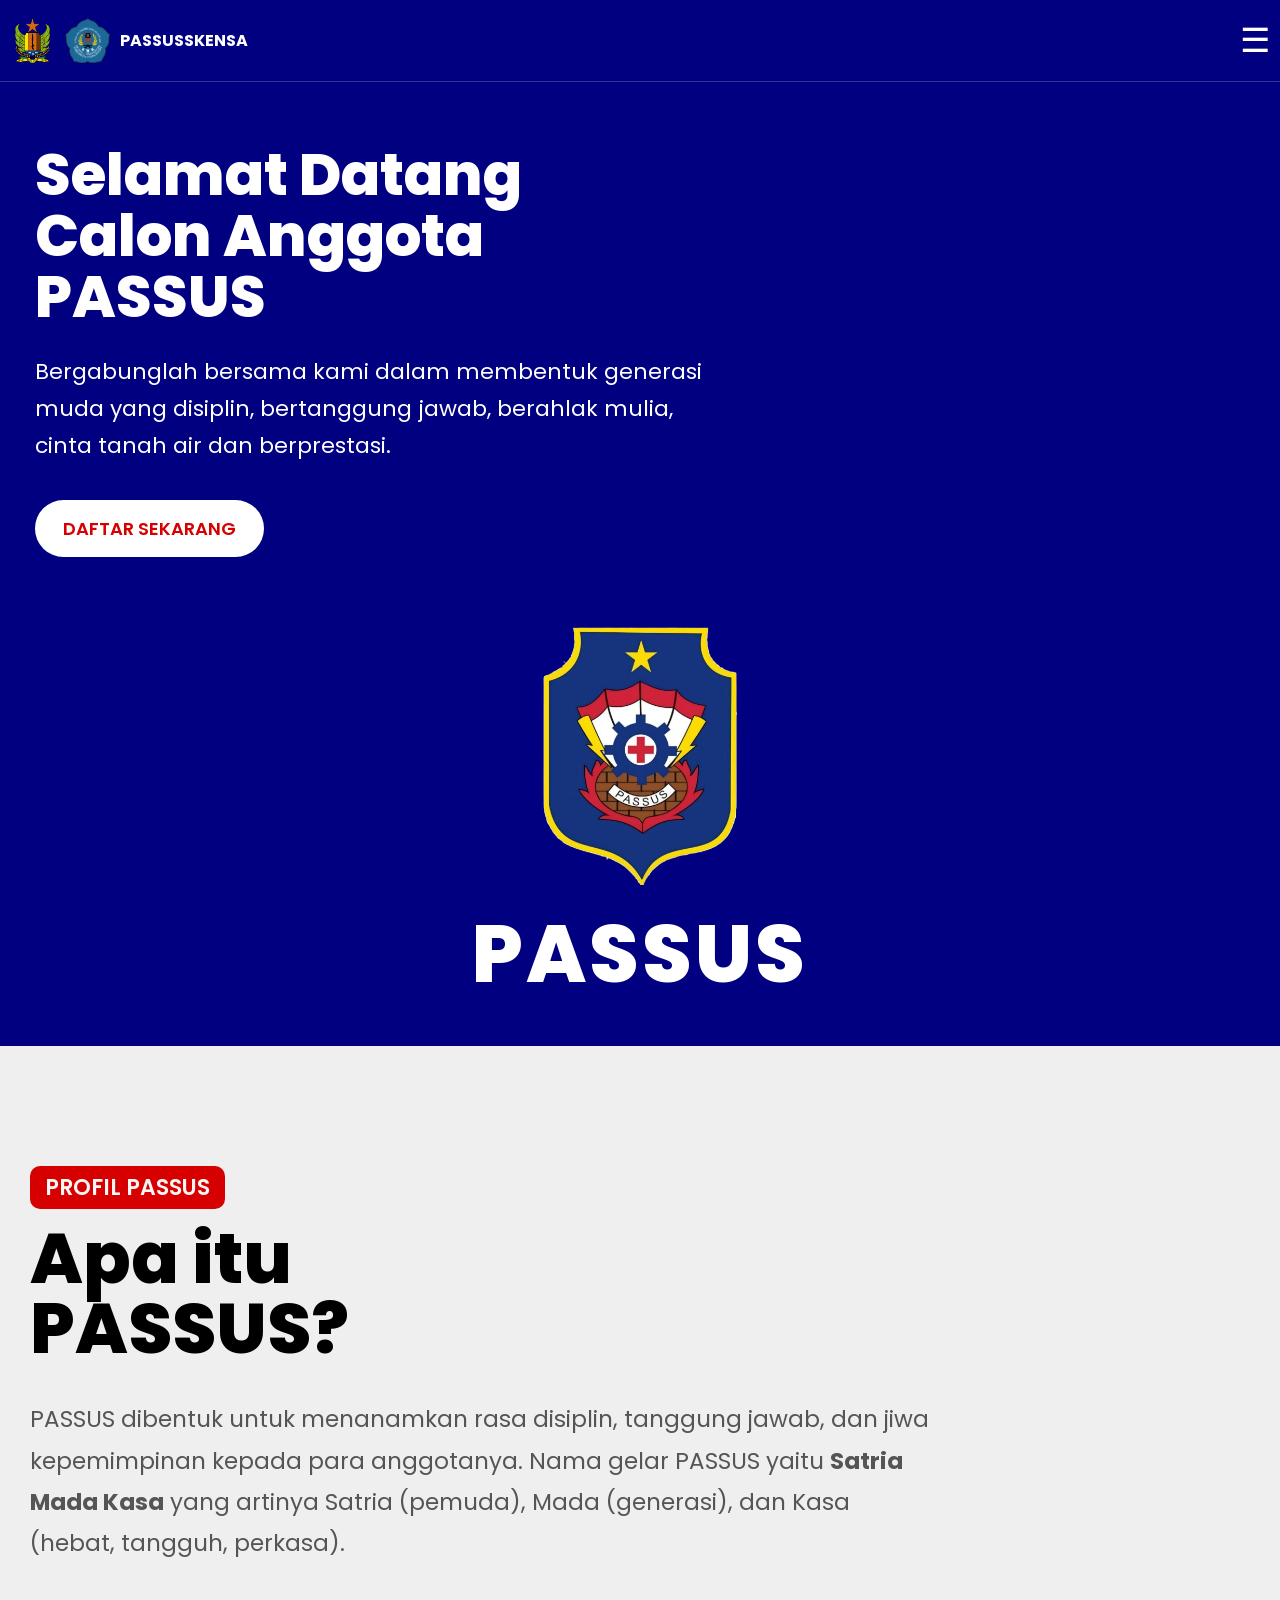
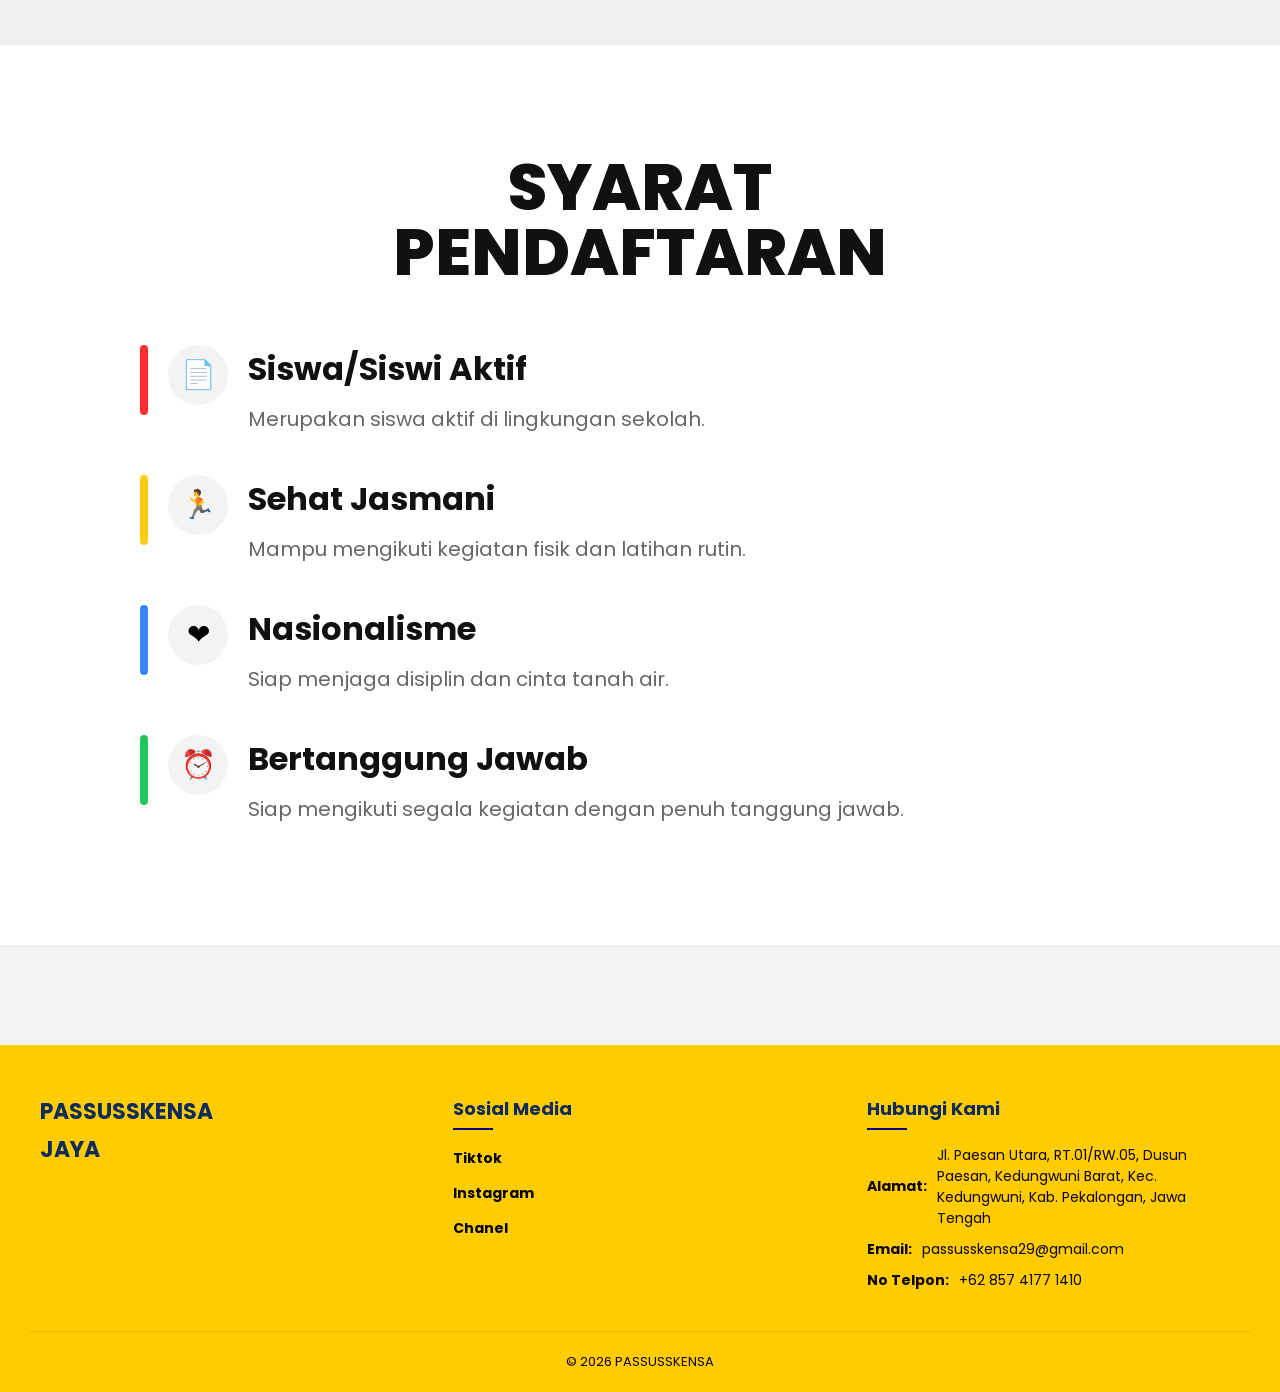
==== index.html @ 6a0b2cfc "Update index.html" ====
<!DOCTYPE html>
<html lang="id">
<head>
    <meta charset="UTF-8">
    <meta name="viewport" content="width=device-width, initial-scale=1.0">
    <title>PASSUS - Satria Mada Kasa</title>

    <link href="https://fonts.googleapis.com/css2?family=Poppins:wght@300;400;500;600;700;800&display=swap" rel="stylesheet">
    <link rel="stylesheet" href="index.css">
</head>

<body>

<div class="sidebar" id="sidebar">
    <div class="close-btn" onclick="closeMenu()">✕</div>
    <ul>
        <li><a href="#home">Home</a></li>
        <li><a href="#profil">Profil</a></li>
        <li><a href="#syarat">Syarat</a></li>
        <li><a href="login.html">Login Admin</a></li>
    </ul>
</div>

<header>
    <div class="logo-area">
        <img src="pkl.png" alt="Logo Kab">
        <img src="skensa.png" alt="Logo Sekolah">
        <div class="logo-text">
            <h3>PASSUSSKENSA</h3>
        </div>
    </div>

    <div class="menu-btn" onclick="openMenu()">☰</div>
</header>

<section class="hero" id="home">
    <h1>
        Selamat Datang<br>
        Calon Anggota<br>
        PASSUS
    </h1>

    <p>
        Bergabunglah bersama kami dalam membentuk generasi muda yang disiplin,
        bertanggung jawab, berahlak mulia, cinta tanah air dan berprestasi.
    </p>

    <div class="hero-buttons">
        <a href="daftar.html" class="btn-putih">
            DAFTAR SEKARANG
        </a>
    </div>

    <div class="logo-besar">
        <img src="passus jaya.png" alt="Logo Passus">
        <h1>PASSUS</h1>
    </div>
</section>

<section class="profil" id="profil">
    <div class="label">PROFIL PASSUS</div>

    <h2>
        Apa itu<br>
        PASSUS?
    </h2>

    <p>
        PASSUS dibentuk untuk menanamkan rasa disiplin, tanggung jawab,
        dan jiwa kepemimpinan kepada para anggotanya.
        Nama gelar PASSUS yaitu <strong>Satria Mada Kasa</strong>
        yang artinya Satria (pemuda), Mada (generasi),
        dan Kasa (hebat, tangguh, perkasa).
    </p>
</section>

<section class="syarat" id="syarat">

    <div class="syarat-header">
        <h2>
            SYARAT<br>
            PENDAFTARAN
        </h2>
    </div>

    <div class="syarat-list">

        <div class="syarat-item merah">
            <div class="garis"></div>
            <div class="icon">📄</div>

            <div class="isi">
                <h3>Siswa/Siswi Aktif</h3>
                <p>Merupakan siswa aktif di lingkungan sekolah.</p>
            </div>
        </div>

        <div class="syarat-item kuning">
            <div class="garis"></div>
            <div class="icon">🏃</div>

            <div class="isi">
                <h3>Sehat Jasmani</h3>
                <p>Mampu mengikuti kegiatan fisik dan latihan rutin.</p>
            </div>
        </div>

        <div class="syarat-item biru">
            <div class="garis"></div>
            <div class="icon">❤</div>

            <div class="isi">
                <h3>Nasionalisme</h3>
                <p>Siap menjaga disiplin dan cinta tanah air.</p>
            </div>
        </div>

        <div class="syarat-item hijau">
            <div class="garis"></div>
            <div class="icon">⏰</div>

            <div class="isi">
                <h3>Bertanggung Jawab</h3>
                <p>Siap mengikuti segala kegiatan dengan penuh tanggung jawab.</p>
            </div>
        </div>

    </div>
</section>

<footer>

    <div class="footer-container">

        <div class="footer-info">
            <h3>PASSUSSKENSA</h3>
            <h3>JAYA</h3>
        </div>

        <div class="footer-links">
            <h4>Sosial Media</h4>

            <ul>
                <li>
                    <a href="https://www.tiktok.com/@passusskensa?_r=1&_t=ZS-96RBIqBUyvM">
                        <strong>Tiktok</strong>
                    </a>
                </li>

                <li>
                    <a href="https://www.instagram.com/passusskensa?igsh=b3UyeTU0ZHU3bnky">
                        <strong>Instagram</strong>
                    </a>
                </li>

                <li>
                    <a href="https://whatsapp.com/channel/0029VbCQnWeCRs1lAA9dxN17">
                        <strong>Chanel</strong>
                    </a>
                </li>
            </ul>
        </div>

        <div class="footer-contact">
            <h4>Hubungi Kami</h4>

            <p>
                <strong>Alamat:</strong>
                Jl. Paesan Utara, RT.01/RW.05,
                Dusun Paesan, Kedungwuni Barat,
                Kec. Kedungwuni,
                Kab. Pekalongan,
                Jawa Tengah
            </p>

            <p>
                <strong>Email:</strong>
                passusskensa29@gmail.com
            </p>

            <p>
                <strong>No Telpon:</strong>
                +62 857 4177 1410
            </p>
        </div>

    </div>

    <div class="footer-bottom">
        <p>
            &copy; <span id="tahun"></span> PASSUSSKENSA
        </p>
    </div>

</footer>

<script src="script.js"></script>

<script>
document.getElementById("tahun").textContent =
    new Date().getFullYear();
</script>

</body>
</html>
---- index.css ----
* {
    margin: 0;
    padding: 0;
    box-sizing: border-box;
    font-family: 'Poppins', sans-serif;
}

body {
    overflow-x: hidden;
    background: #f3f3f3;
}

header {
    position: fixed;
    top: 0;
    left: 0;
    width: 100%;
    padding: 15px 10px;
    display: flex;
    justify-content: space-between;
    align-items: center;
    background: #000080;
    z-index: 1000;
    border-bottom: 1px solid rgba(255,255,255,0.2);
}

.logo-area {
    display: flex;
    align-items: center;
    gap: 10px;
}

.logo-area img {
    width: 45px;
    height: 45px;
    object-fit: contain;
}

.logo-text {
    color: white;
}

.logo-text h3 {
    font-size: 16px;
}

.menu-btn {
    font-size: 34px;
    color: white;
    cursor: pointer;
}

.sidebar {
    position: fixed;
    top: 0;
    right: -100%;
    width: 35%;
    height: 100vh;
    background: #c70000;
    z-index: 2000;
    padding: 25px;
    transition: 0.4s;
}

.sidebar.active {
    right: 0;
}

.close-btn {
    color: white;
    font-size: 40px;
    text-align: right;
    cursor: pointer;
}

.sidebar ul {
    margin-top: 40px;
    list-style: none;
}

.sidebar ul li {
    margin-bottom: 30px;
}

.sidebar ul li a {
    text-decoration: none;
    color: white;
    font-size: 25px;
    font-weight: 500;
}

@media (max-width: 768px) {
    .sidebar {
        width: 100%;
    }
}

.hero {
    width: 100%;
    background: #000080;
    color: white;
    padding: 70px 35px 50px;
    margin-top: 75px;
    position: relative;
}

.hero h1 {
    font-size: 58px;
    line-height: 1.05;
    font-weight: 800;
}

.hero p {
    margin-top: 25px;
    font-size: 22px;
    line-height: 1.7;
    max-width: 700px;
}

.hero-buttons {
    margin-top: 35px;
    display: flex;
    gap: 15px;
    flex-wrap: wrap;
}

.hero-buttons a {
    text-decoration: none;
    padding: 15px 28px;
    border-radius: 40px;
    font-weight: 600;
    font-size: 18px;
    transition: 0.3s;
}

.btn-putih {
    background: white;
    color: #d60000;
}

.btn-putih:hover {
    transform: scale(1.05);
    background: #f0f0f0;
}

.logo-besar {
    text-align: center;
    margin-top: 70px;
}

.logo-besar img {
    width: 260px;
    max-width: 80%;
}

.logo-besar h1 {
    margin-top: 20px;
    font-size: 80px;
    font-weight: 800;
    letter-spacing: 3px;
}

.profil {
    background: #efefef;
    padding: 80px 30px;
}

.profil-img {
    text-align: center;
}

.profil-img img {
    width: 420px;
    max-width: 100%;
}

.label {
    background-color: #d60000;
    color: hsl(0, 20%, 97%);
    font-size: 22px;
    font-weight: 600;
    margin-top: 40px;
    display: inline-block; 
    border-radius: 10px;
    padding: 5px 15px;
}

.profil h2 {
    font-size: 70px;
    line-height: 1;
    margin-top: 15px;
    font-weight: 800;
}

.profil p {
    margin-top: 35px;
    font-size: 23px;
    line-height: 1.8;
    color: #555;
    max-width: 900px;
}

.syarat {
    background: #ffffff;
    padding: 80px 30px;
}

.syarat-header {
    text-align: center;
}

.syarat-img {
    width: 420px;
    max-width: 100%;
}

.syarat-header h2 {
    margin-top: 30px;
    font-size: 65px;
    line-height: 1;
    font-weight: 800;
    color: #111;
}

.syarat-list {
    margin-top: 60px;
    max-width: 1000px;
    margin-left: auto;
    margin-right: auto;
}

.syarat-item {
    display: flex;
    align-items: flex-start;
    gap: 20px;
    margin-bottom: 40px;
}

.garis {
    width: 8px;
    height: 70px;
    border-radius: 20px;
    flex-shrink: 0;
}

.merah .garis { background: #ff2d2d; }
.kuning .garis { background: #facc15; }
.biru .garis { background: #3b82f6; }
.hijau .garis { background: #22c55e; }

.icon {
    width: 60px;
    height: 60px;
    border-radius: 50%;
    background: #f3f3f3;
    display: flex;
    justify-content: center;
    align-items: center;
    font-size: 28px;
    flex-shrink: 0;
}

.isi h3 {
    font-size: 32px;
    margin-bottom: 10px;
    color: #111;
}

.isi p {
    color: #666;
    font-size: 20px;
    line-height: 1.6;
}

footer {
    background: #ffcc00; 
    color: #1a1a1a; 
    padding: 50px 30px 20px;
    margin-top: 100px;
    position: relative;
}

.footer-container {
    max-width: 1200px;
    margin: 0 auto;
    display: grid;
    grid-template-columns: repeat(auto-fit, minmax(250px, 1fr));
    gap: 40px;
    margin-bottom: 30px;
}

.footer-info h3 {
    font-size: 22px;
    margin-bottom: 5px;
    color: #0f2b5c; 
}

.footer-info p {
    font-size: 14px;
    line-height: 1.6;
    color: #333333;
}

.footer-links h4, .footer-contact h4 {
    font-size: 18px;
    margin-bottom: 15px;
    position: relative;
    padding-bottom: 8px;
    color: #0f2b5c;}

.footer-links h4::after, .footer-contact h4::after {
    content: '';
    position: absolute;
    bottom: 0;
    left: 0;
    width: 40px;
    height: 2px;
    background: #000080;
}

.footer-links ul {
    list-style: none;
}

.footer-links ul li {
    margin-bottom: 10px;
}

.footer-links ul li a {
    color: #000000;
    text-decoration: none;
    transition: 0.3s;
    font-size: 14px;
}

.footer-links ul li a:hover {
    color: #000000; 
    padding-left: 5px;
}

.footer-contact p {
    font-size: 14px;
    color: #0c0000;
    margin-bottom: 10px;
    display: flex;
    align-items: center;
    gap: 10px;
}

.footer-bottom {
    text-align: center;
    padding-top: 20px;
    border-top: 1px solid rgba(0, 0, 0, 0.1);
    font-size: 13px;
    color: #0b0000;
}
@media (max-width: 768px) {

    header {
        padding: 15px;
    }

    .logo-area img {
        width: 40px;
        height: 40px;
    }

    .logo-text h3 {
        font-size: 16px;
    }

    .hero {
        padding: 100px 20px;
        text-align: center;
    }

    .hero h1 {
        font-size: 36px;
        line-height: 1.2;
    }

    .hero p {
        font-size: 14px;
    }

    .hero-buttons {
        flex-direction: column;
        gap: 10px;
    }

    .logo-besar img {
        width: 180px;
    }

    .profil,
    .syarat,
    .reg-hero {
        padding: 60px 20px;
    }

    .profil h2,
    .syarat h2,
    .reg-hero h1 {
        font-size: 30px;
    }

    .footer-container {
        flex-direction: column;
        gap: 25px;
    }

    .footer-info,
    .footer-links,
    .footer-contact {
        width: 100%;
    }

    .form-container {
        width: 95%;
        padding: 20px;
    }

    .table-wrapper {
        overflow-x: auto;
    }

    table {
        min-width: 1000px;
    }
}
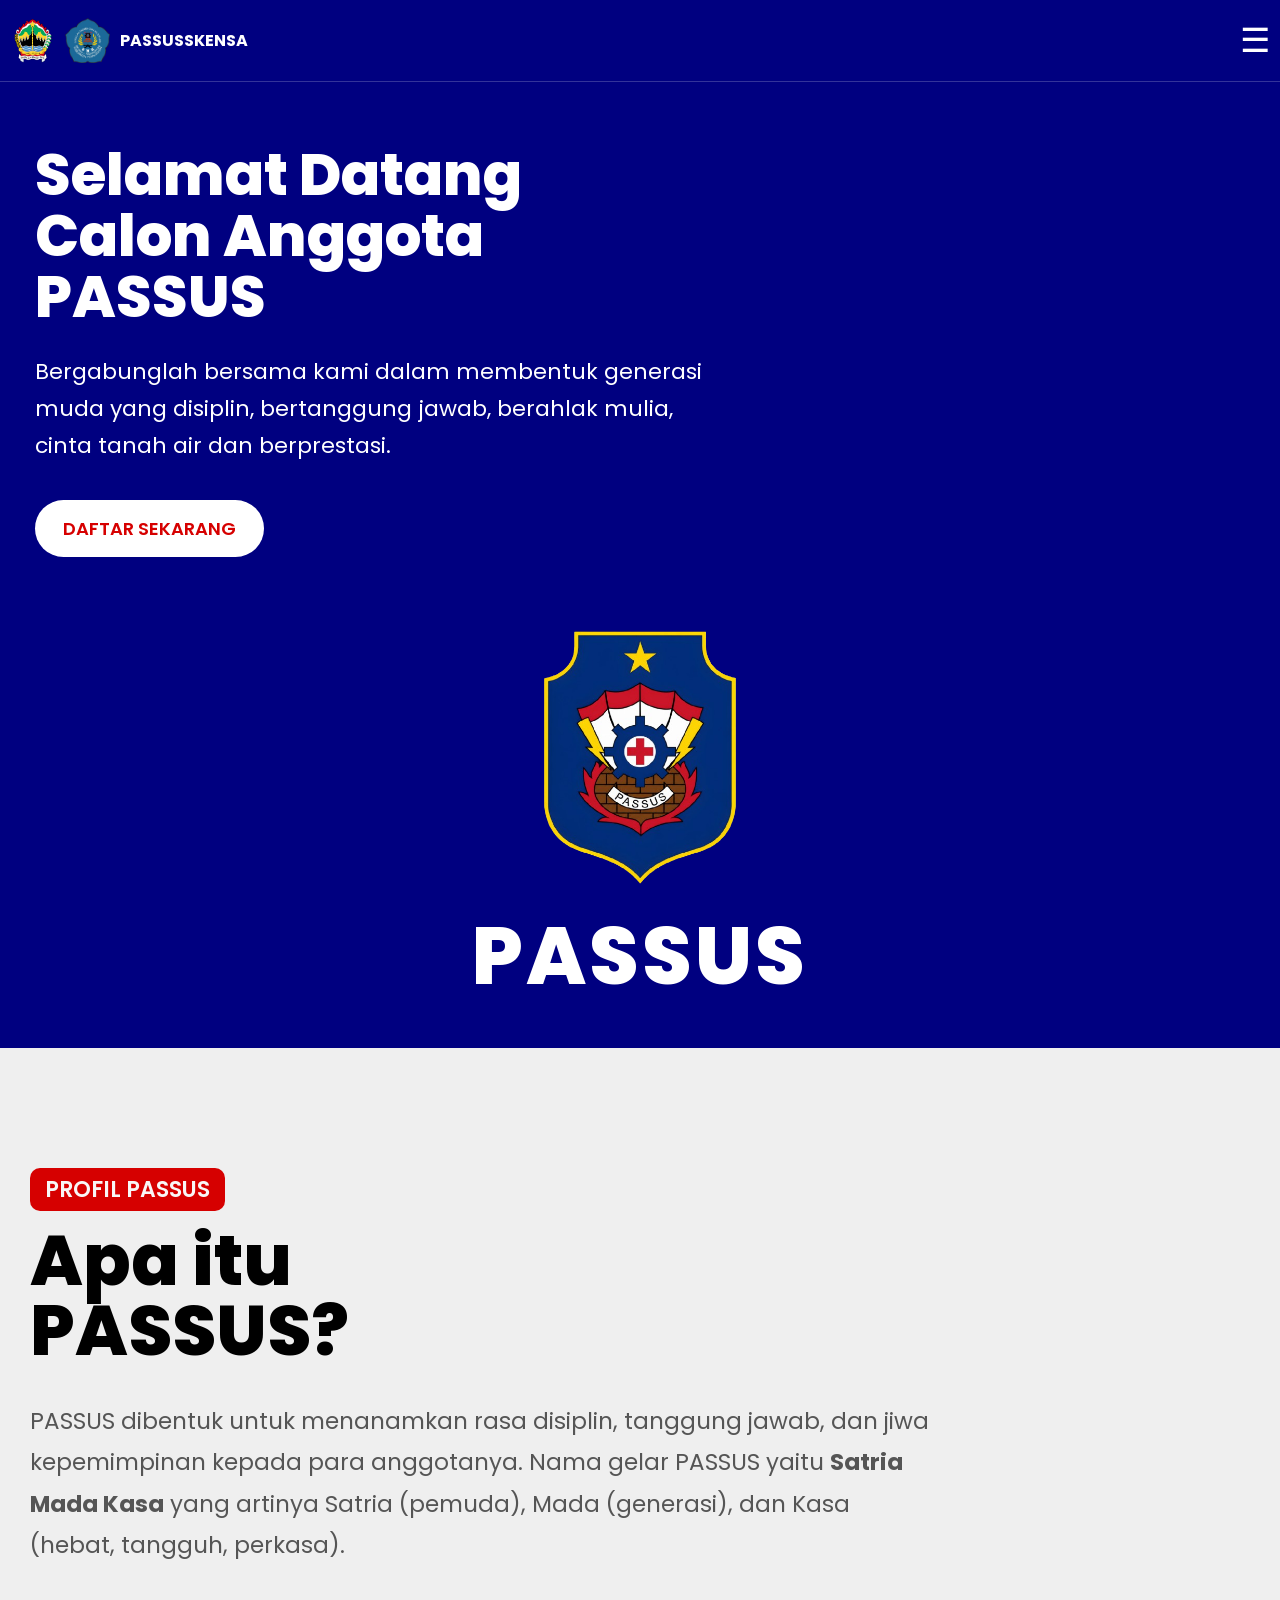
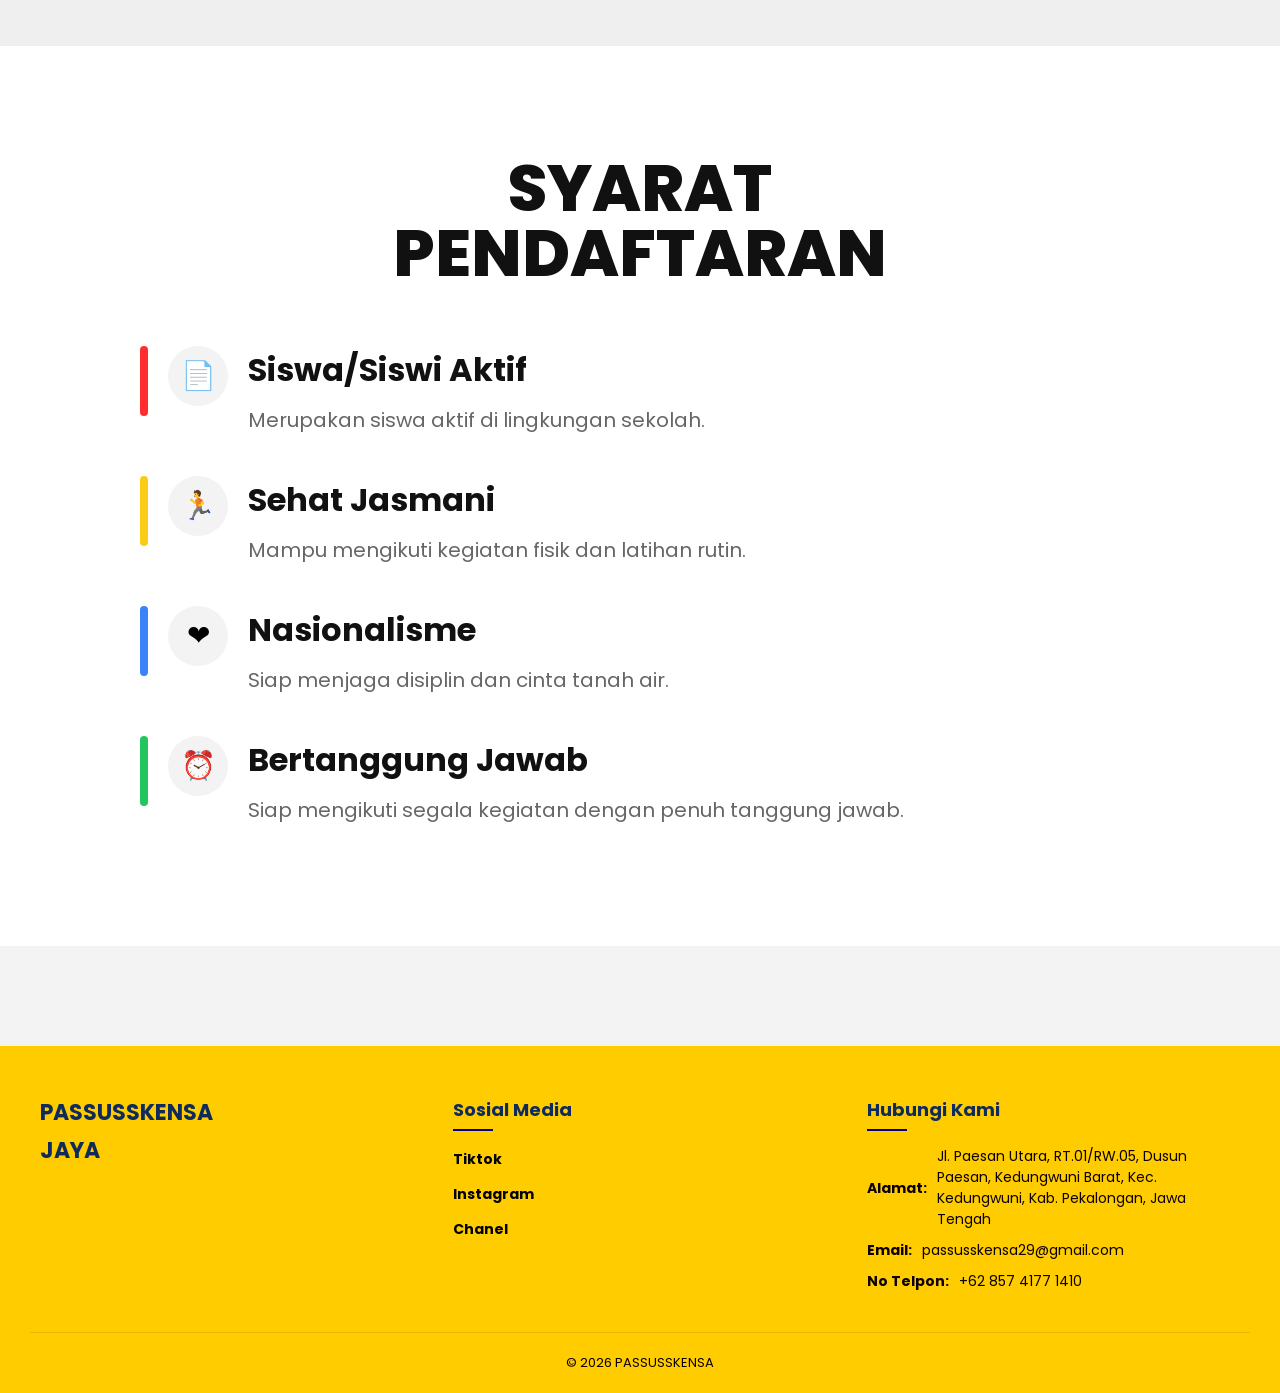
==== commit 770303e2: "Update index.html" ====
--- a/index.html
+++ b/index.html
@@ -23,7 +23,7 @@
 
 <header>
     <div class="logo-area">
-        <img src="pkl.png" alt="Logo Kab">
+        <img src="java.png" alt="Logo Kab">
         <img src="skensa.png" alt="Logo Sekolah">
         <div class="logo-text">
             <h3>PASSUSSKENSA</h3>
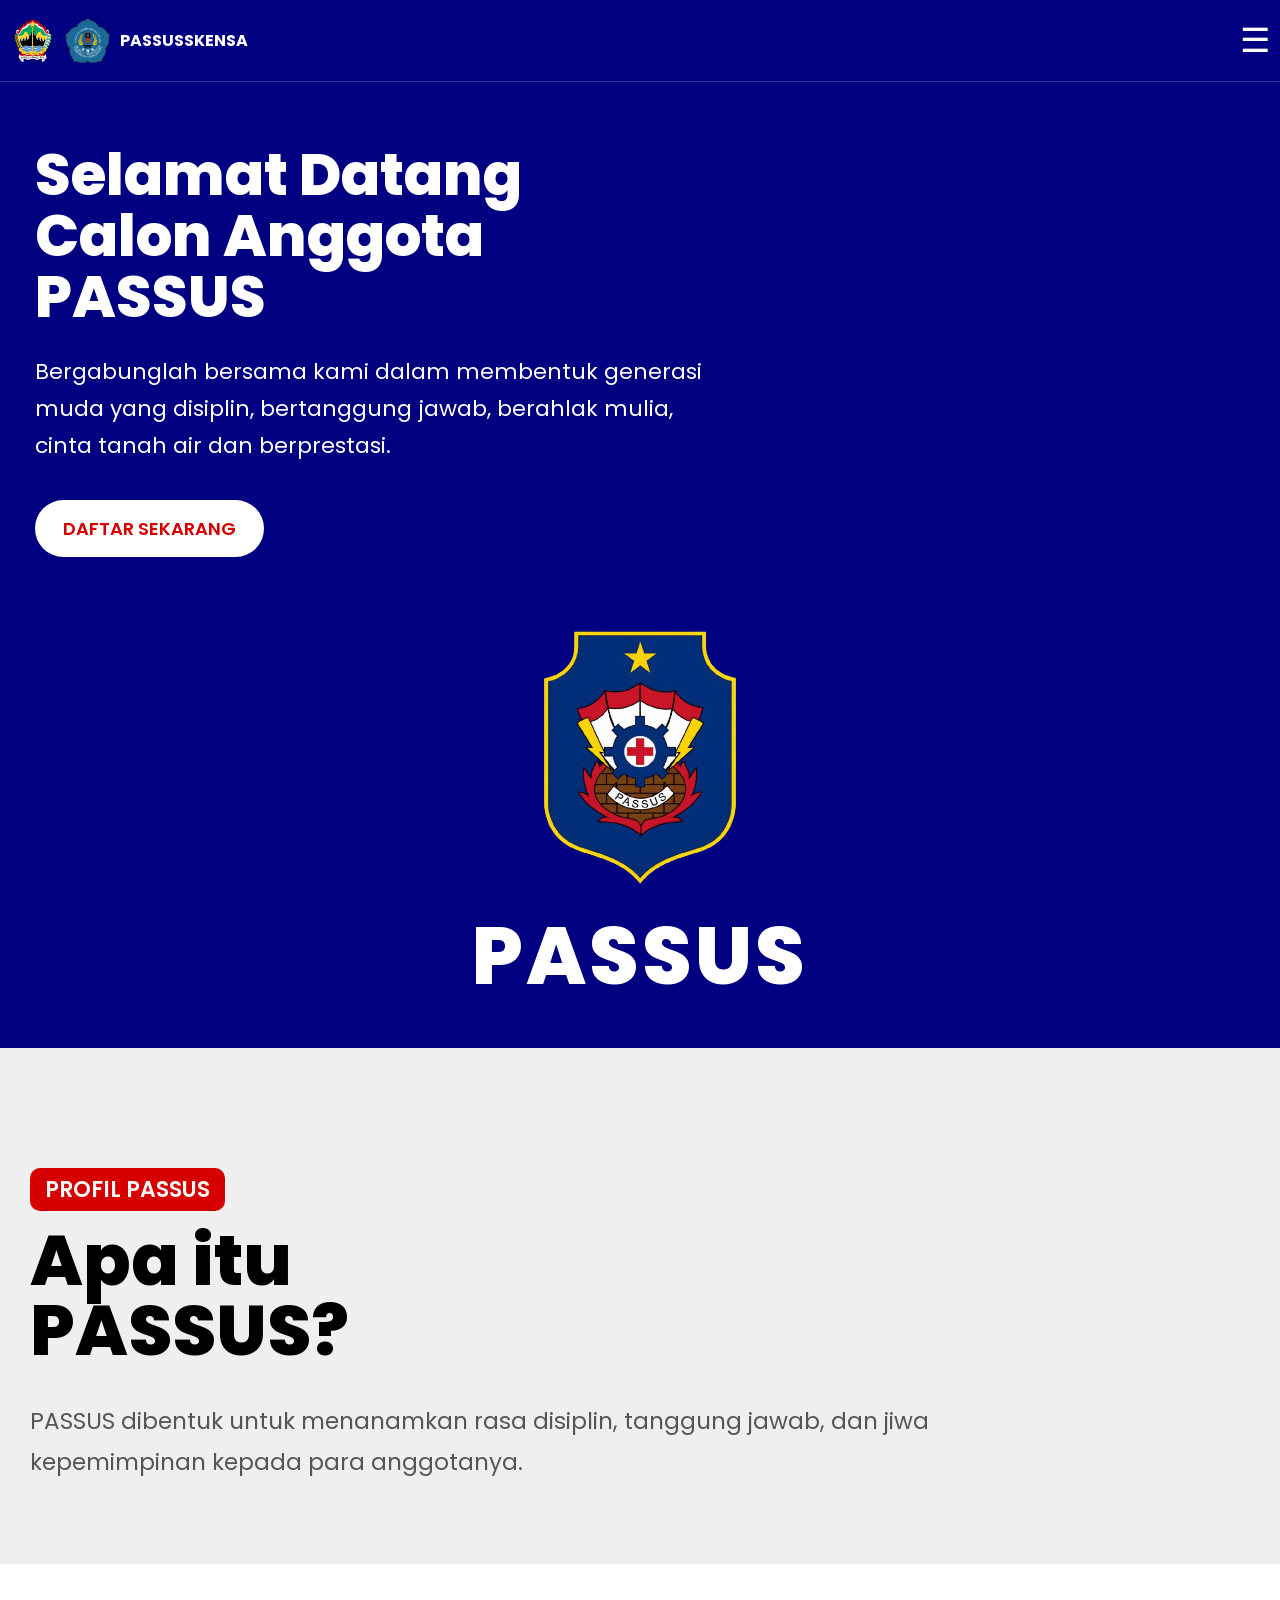
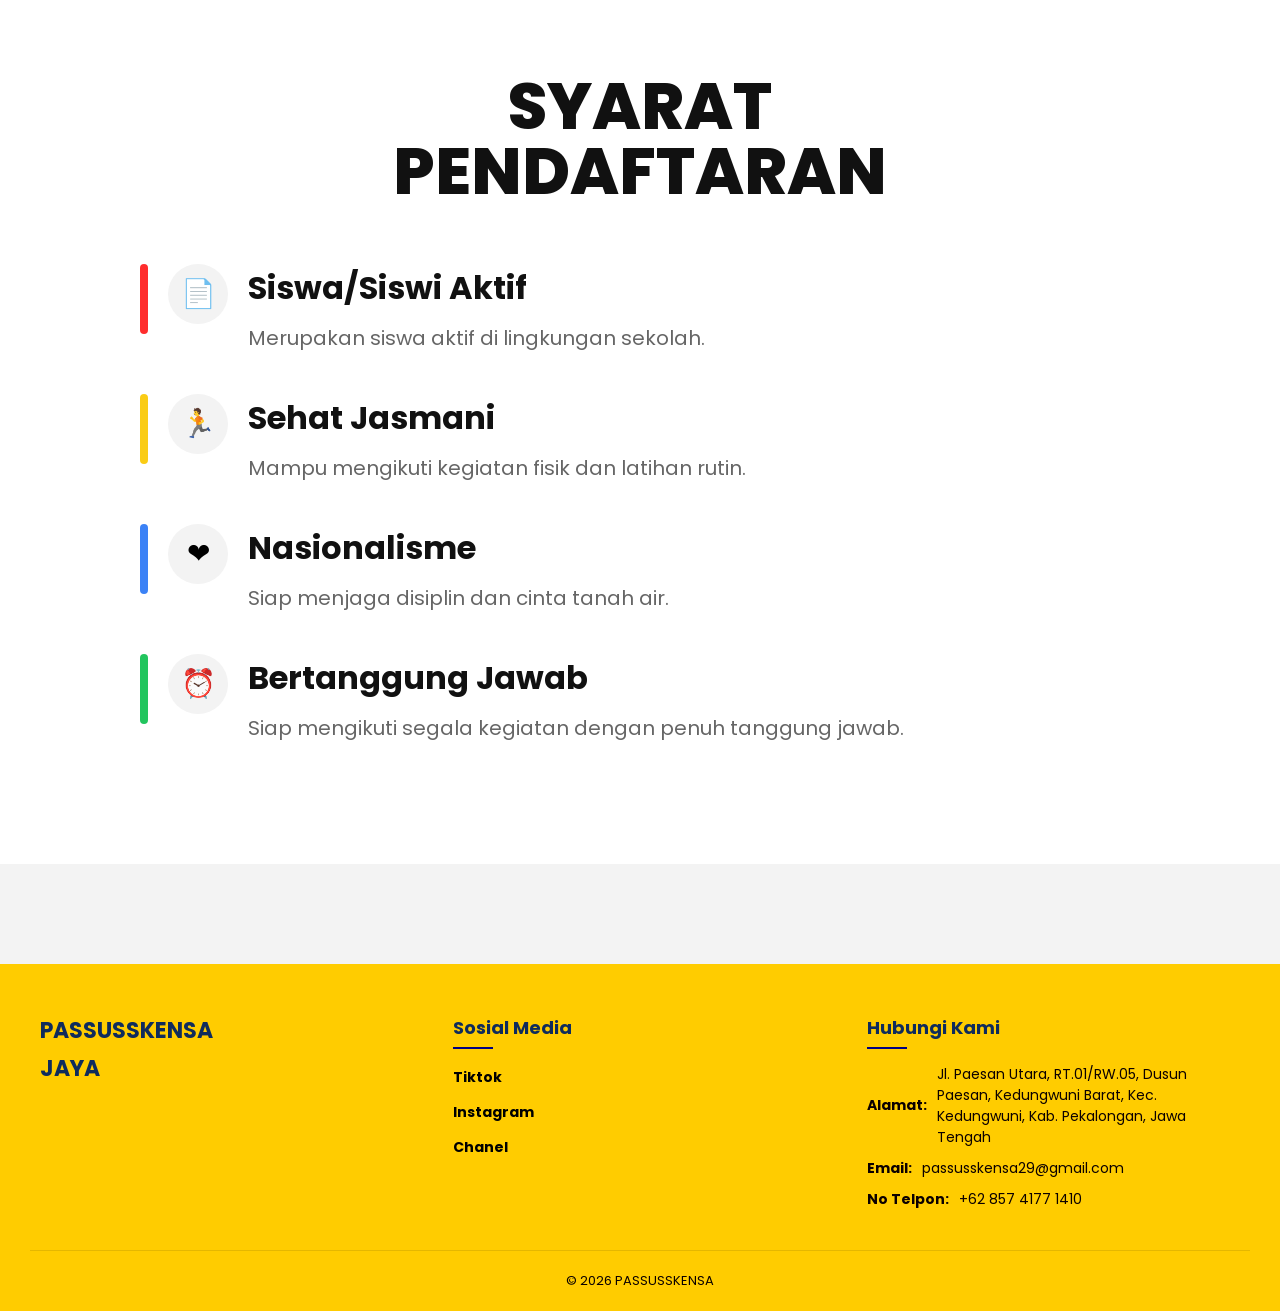
==== commit a621dcd8: "Update index.html" ====
--- a/index.html
+++ b/index.html
@@ -3,7 +3,7 @@
 <head>
     <meta charset="UTF-8">
     <meta name="viewport" content="width=device-width, initial-scale=1.0">
-    <title>PASSUS - Satria Mada Kasa</title>
+    <title>PASSUS SMK N 1 KEDUNGWUNI</title>
 
     <link href="https://fonts.googleapis.com/css2?family=Poppins:wght@300;400;500;600;700;800&display=swap" rel="stylesheet">
     <link rel="stylesheet" href="index.css">
@@ -68,9 +68,6 @@
     <p>
         PASSUS dibentuk untuk menanamkan rasa disiplin, tanggung jawab,
         dan jiwa kepemimpinan kepada para anggotanya.
-        Nama gelar PASSUS yaitu <strong>Satria Mada Kasa</strong>
-        yang artinya Satria (pemuda), Mada (generasi),
-        dan Kasa (hebat, tangguh, perkasa).
     </p>
 </section>
 
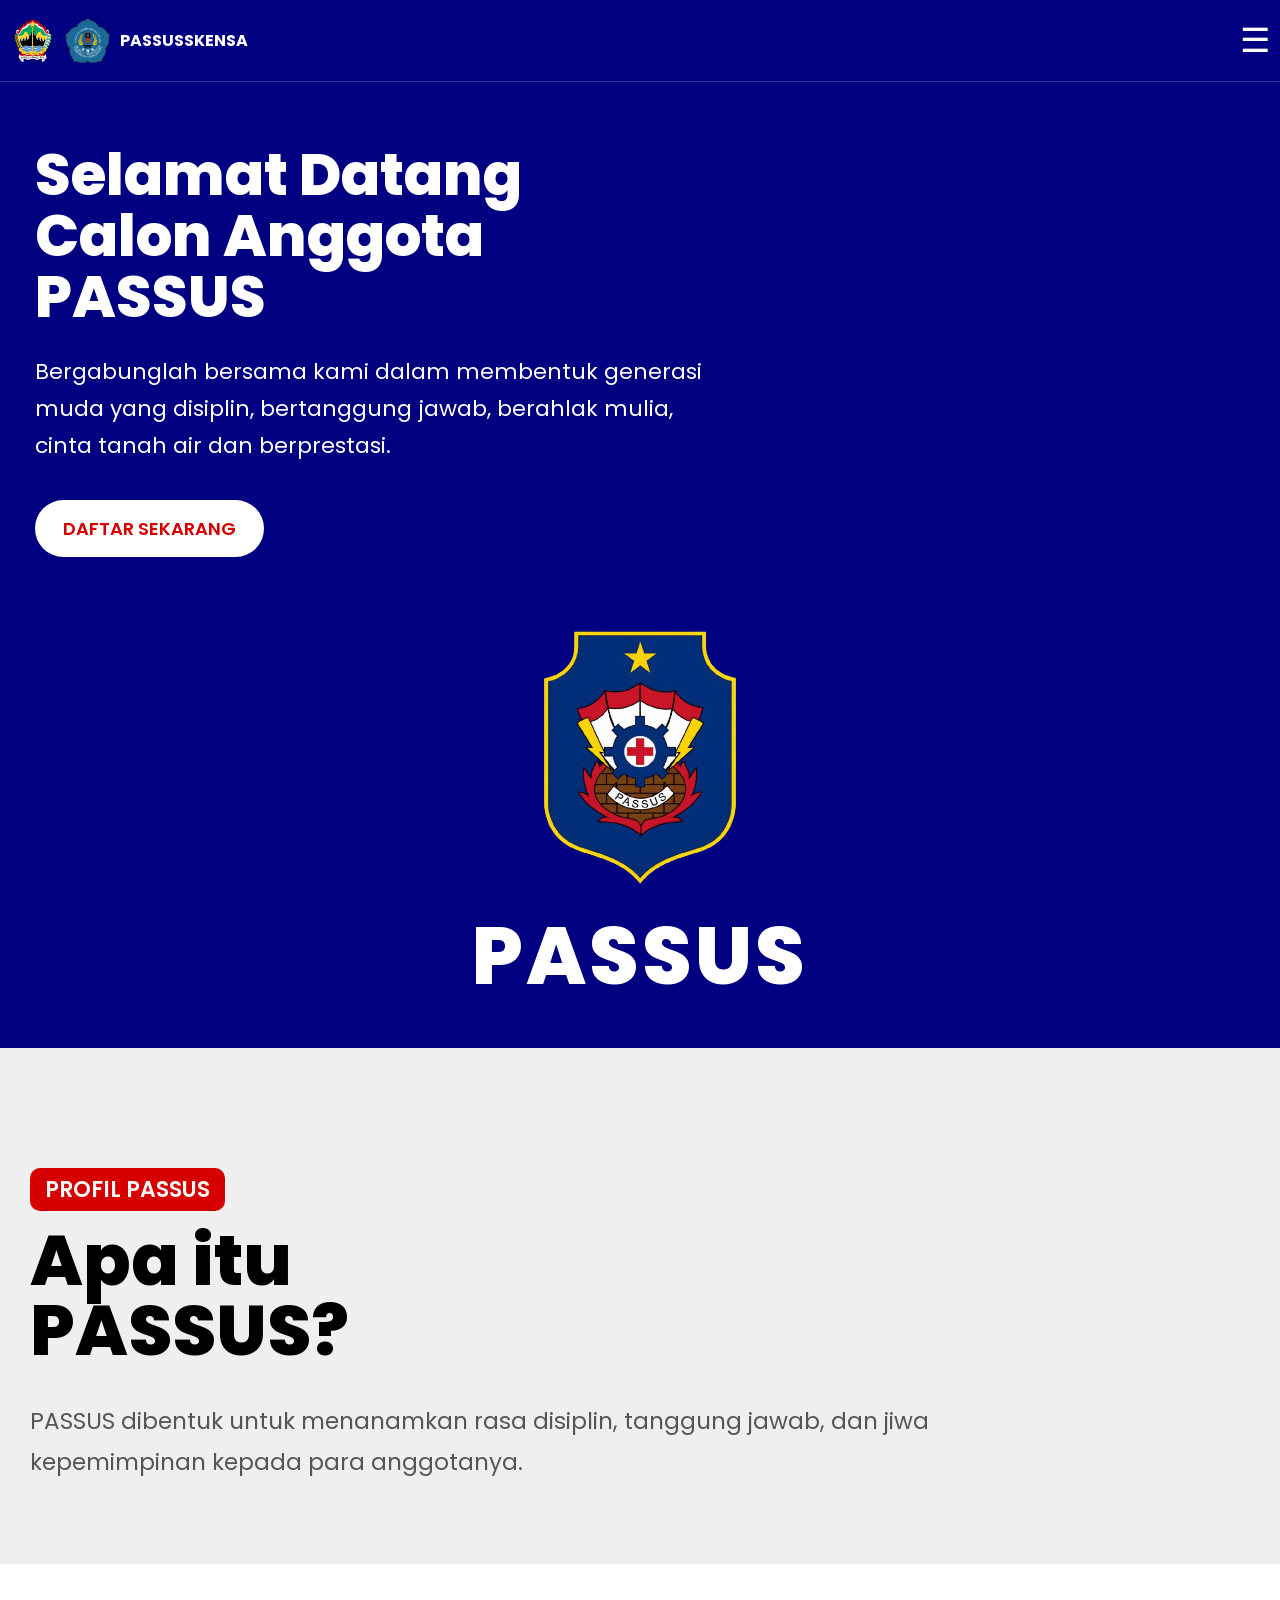
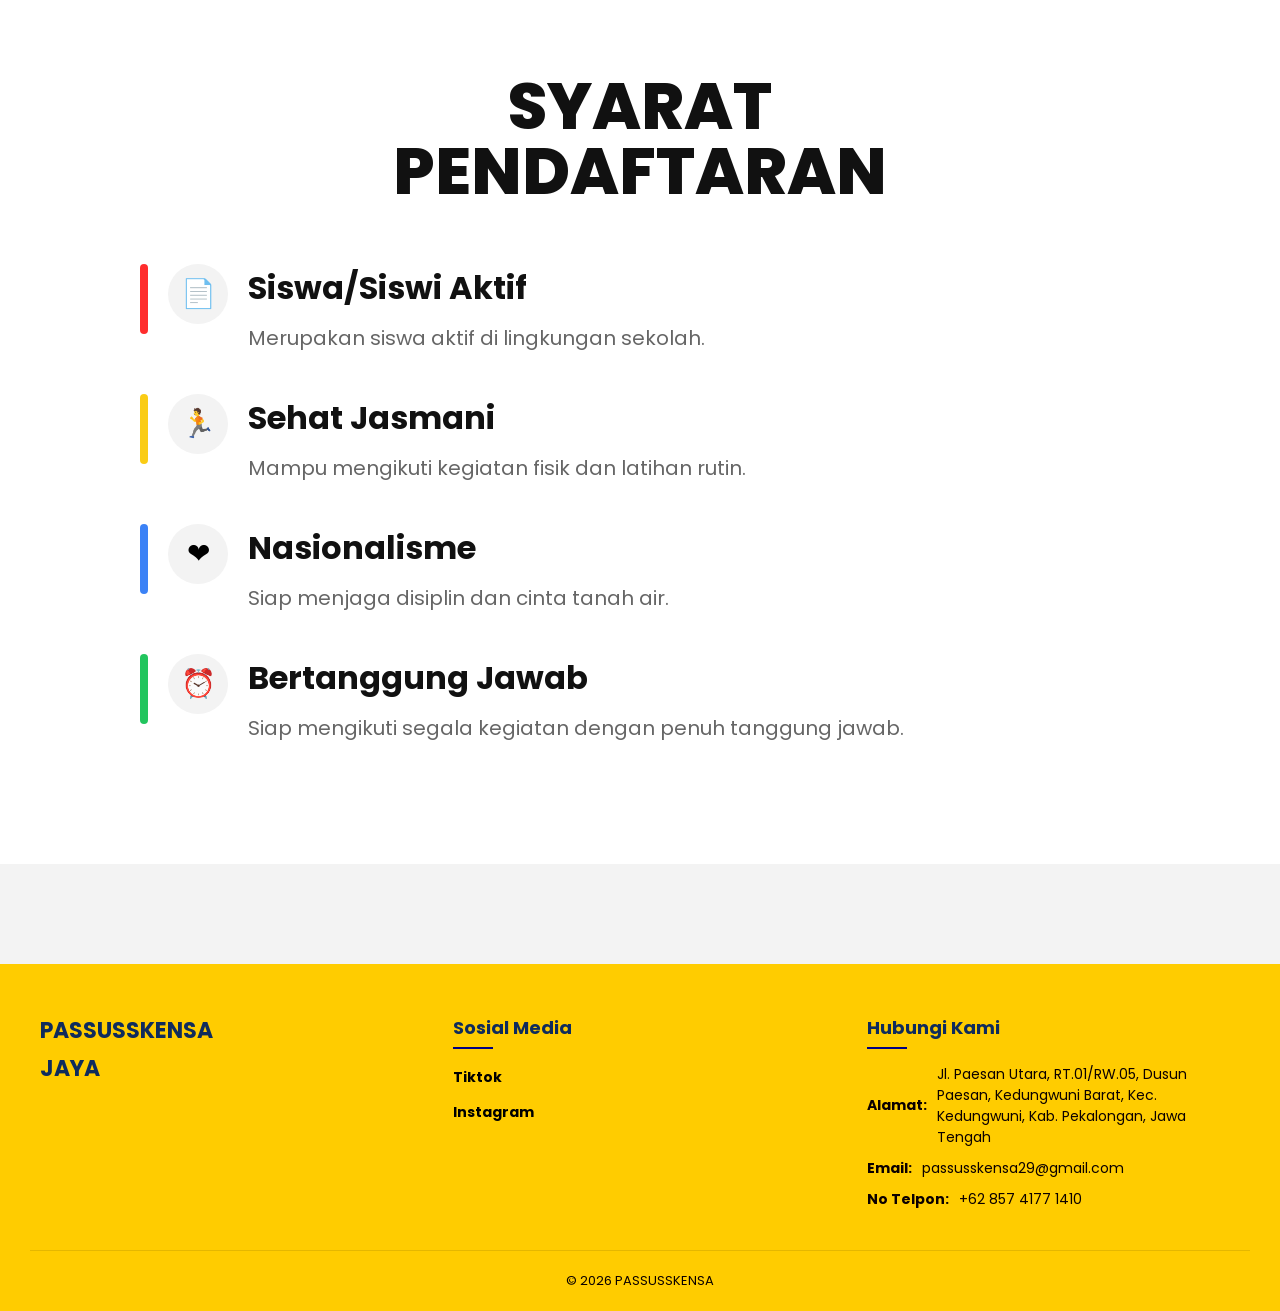
==== commit 13faff80: "Update index.html" ====
--- a/index.html
+++ b/index.html
@@ -17,7 +17,7 @@
         <li><a href="#home">Home</a></li>
         <li><a href="#profil">Profil</a></li>
         <li><a href="#syarat">Syarat</a></li>
-        <li><a href="login.html">Login Admin</a></li>
+        <li><a href="login">Login Admin</a></li>
     </ul>
 </div>
 
@@ -46,7 +46,7 @@
     </p>
 
     <div class="hero-buttons">
-        <a href="daftar.html" class="btn-putih">
+        <a href="daftar" class="btn-putih">
             DAFTAR SEKARANG
         </a>
     </div>
@@ -149,12 +149,6 @@
                         <strong>Instagram</strong>
                     </a>
                 </li>
-
-                <li>
-                    <a href="https://whatsapp.com/channel/0029VbCQnWeCRs1lAA9dxN17">
-                        <strong>Chanel</strong>
-                    </a>
-                </li>
             </ul>
         </div>
 
